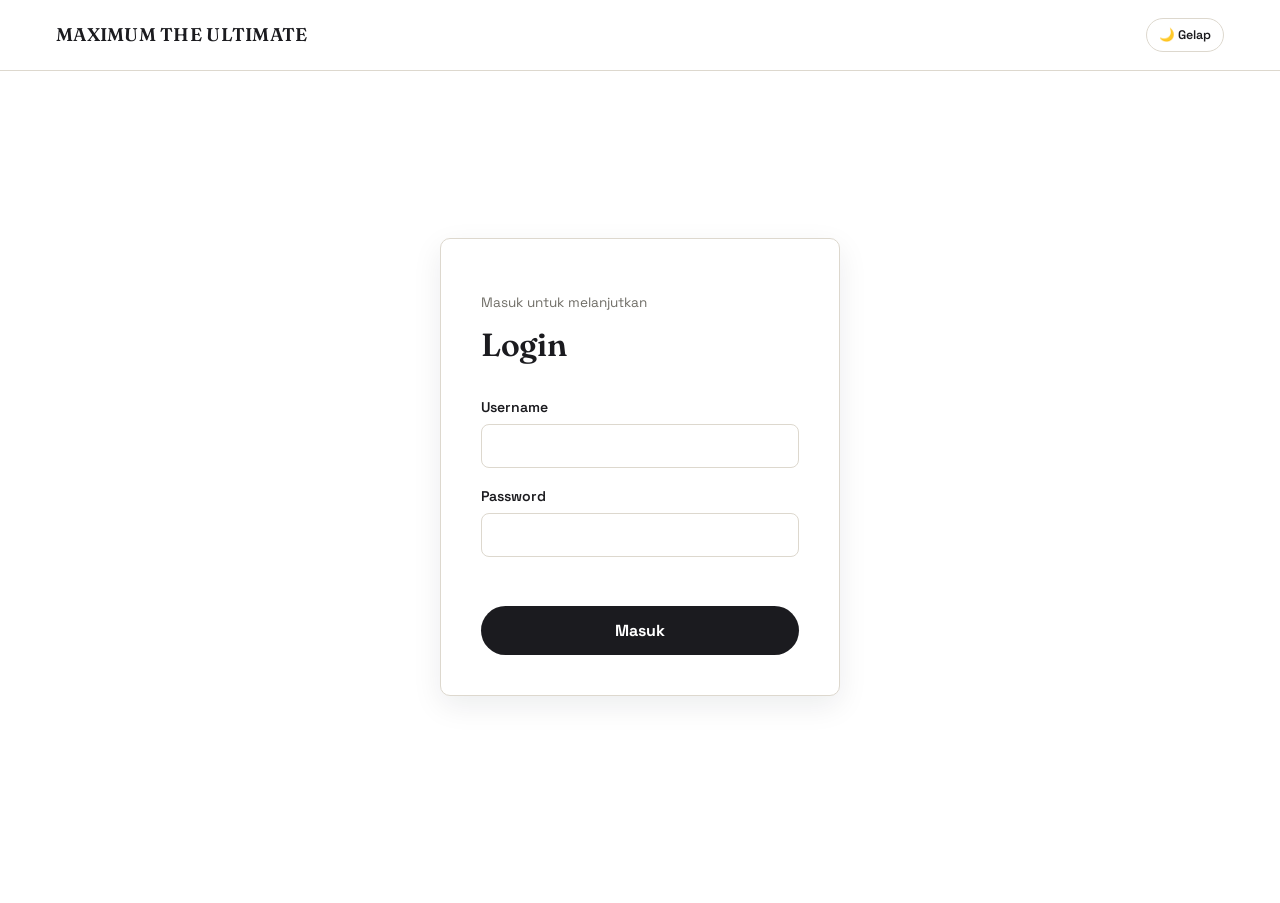
==== index.html @ e9b3b314 "gasss" ====
<!doctype html>
<html lang="id">
<head>
<script src="js/auth-guard.js"></script>
<meta charset="utf-8" />
<meta name="viewport" content="width=device-width, initial-scale=1" />
<title>MAXIMUM THE ULTIMATE — Laporan Event &amp; Analytics</title>
<link rel="stylesheet" href="css/style.css" />
</head>
<body>
  <header class="topnav">
    <div class="brand">MAXIMUM THE ULTIMATE</div>
    <div class="topnav-actions"><nav aria-label="Navigasi utama">
      <a href="input.html">Input Report</a>
      <a href="analytics.html">Analytics</a>
      <a href="vendor.html">Data Vendor</a>
    </nav><button type="button" class="theme-toggle" data-theme-toggle>🌙 Gelap</button></div>
  </header>

  <main class="landing-hero">
    <p class="kicker">Pencatatan laporan event &amp; analisis data untuk Event Organizer — MAXIMUM THE ULTIMATE</p>
    <h1>Setiap event menyimpan cerita. <em>Kami membantu Anda membacanya.</em></h1>
    <div class="landing-actions">
      <a class="btn btn-primary" href="input.html">Isi laporan event →</a>
      <a class="btn btn-secondary" href="analytics.html">Lihat analytics</a>
    </div>

    <div class="landing-glance" id="glance-strip" aria-live="polite">
      <div class="glance-item"><div class="num" id="glance-events">–</div><div class="label">Event tercatat</div></div>
      <div class="glance-item"><div class="num" id="glance-vendors">–</div><div class="label">Vendor aktif</div></div>
      <div class="glance-item"><div class="num" id="glance-items">–</div><div class="label">Jenis barang</div></div>
    </div>
  </main>

  <script src="js/theme.js"></script>
  <script src="js/data.js"></script>
  <script>
    (async function () {
      try {
        const events = await loadAllEvents();
        const vendors = new Set();
        const items = new Set();
        events.forEach((e) => e.items.forEach((i) => {
          if (i.vendor) vendors.add(canonicalKey(i.vendor));
          if (i.itemName) items.add(canonicalKey(i.itemName));
        }));
        document.getElementById("glance-events").textContent = events.length;
        document.getElementById("glance-vendors").textContent = vendors.size;
        document.getElementById("glance-items").textContent = items.size;
      } catch (e) {
        console.error(e);
      }
    })();
  </script>
</body>
</html>
---- css/style.css ----
/* =========================================================================
   style.css — shared tokens, reset, typography, and nav.
   Design language: editorial data journalism, not an admin dashboard.
   ========================================================================= */

@import url("https://fonts.googleapis.com/css2?family=Fraunces:ital,opsz,wght@0,9..144,400;0,9..144,500;0,9..144,600;0,9..144,700;1,9..144,500&family=Space+Grotesk:wght@400;500;600;700&display=swap");

:root {
  color-scheme: light;
  --paper: #ffffff;
  --paper-raised: #ffffff;
  --ink: #1b1b1f;
  --muted: #6f6d66;
  --line: #ddd8ce;

  --c-price: #1f8a70;
  --c-vendor-freq: #6b4fa0;
  --c-vendor-spend: #e8552f;
  --c-item: #c9971f;
  --c-itemvendor: #233d63;
  --c-time: #b23a6b;

  --font-display: "Fraunces", Georgia, serif;
  --font-sans: "Space Grotesk", "Helvetica Neue", Arial, sans-serif;

  --measure: 640px;
  --radius: 10px;
  --shadow: 0 10px 30px rgba(15, 23, 42, 0.08);
}

:root[data-theme="dark"] {
  color-scheme: dark;
  --paper: #0b0b0d;
  --paper-raised: #151518;
  --ink: #f5f5f5;
  --muted: #a3a3ad;
  --line: #2b2b31;
  --shadow: 0 14px 34px rgba(0,0,0,.35);
}


* { box-sizing: border-box; }

html { scroll-behavior: smooth; }
@media (prefers-reduced-motion: reduce) {
  html { scroll-behavior: auto; }
  * { animation-duration: 0.01ms !important; animation-iteration-count: 1 !important; transition-duration: 0.01ms !important; scroll-behavior: auto !important; }
}

body {
  margin: 0;
  background: var(--paper);
  color: var(--ink);
  font-family: var(--font-sans);
  font-size: 16px;
  line-height: 1.5;
  -webkit-font-smoothing: antialiased;
}

h1, h2, h3 { font-family: var(--font-display); margin: 0; font-weight: 600; letter-spacing: -0.01em; }

a { color: inherit; }

button {
  font-family: var(--font-sans);
  cursor: pointer;
}

:focus-visible {
  outline: 3px solid var(--c-vendor-freq);
  outline-offset: 2px;
}

/* ---------------------------------------------------------------------- */
/* Top navigation                                                          */
/* ---------------------------------------------------------------------- */
.topnav {
  position: sticky;
  top: 0;
  z-index: 40;
  display: flex;
  align-items: center;
  justify-content: space-between;
  padding: 18px clamp(20px, 5vw, 56px);
  background: color-mix(in srgb, var(--paper) 92%, transparent);
  backdrop-filter: blur(6px);
  border-bottom: 1px solid var(--line);
}

.topnav .brand {
  font-family: var(--font-display);
  font-weight: 600;
  font-size: 1.15rem;
}

.topnav .brand span { color: var(--ink); }
.topnav .brand { text-transform: uppercase; letter-spacing: .015em; }
.topnav-actions { display:flex; align-items:center; gap:10px; }
.theme-toggle { border:1px solid var(--line); background:var(--paper-raised); color:var(--ink); border-radius:999px; padding:8px 12px; font-size:.78rem; font-weight:600; cursor:pointer; transition:transform .2s ease, border-color .2s ease, background .2s ease; }
.theme-toggle:hover { transform:translateY(-1px); border-color:var(--ink); }

.topnav nav {
  display: flex;
  gap: 28px;
}

.topnav nav a {
  text-decoration: none;
  font-size: 0.95rem;
  font-weight: 500;
  color: var(--muted);
  padding-bottom: 4px;
  border-bottom: 2px solid transparent;
  transition: color 0.2s ease, border-color 0.2s ease;
}

.topnav nav a:hover,
.topnav nav a.active {
  color: var(--ink);
  border-bottom-color: var(--c-vendor-spend);
}

/* ---------------------------------------------------------------------- */
/* Landing page (index.html)                                               */
/* ---------------------------------------------------------------------- */
.landing-hero {
  min-height: calc(100vh - 68px);
  display: flex;
  flex-direction: column;
  justify-content: center;
  padding: 40px clamp(20px, 6vw, 80px) 80px;
}

.landing-hero .kicker {
  font-size: 0.95rem;
  color: var(--muted);
  margin-bottom: 18px;
  max-width: 480px;
}

.landing-hero h1 {
  font-size: clamp(2.6rem, 7vw, 5.2rem);
  line-height: 1.02;
  max-width: 16ch;
}

.landing-hero h1 em {
  font-style: italic;
  color: var(--c-vendor-spend);
}

.landing-actions {
  display: flex;
  gap: 16px;
  margin-top: 44px;
  flex-wrap: wrap;
}

.btn {
  display: inline-flex;
  align-items: center;
  gap: 10px;
  padding: 14px 26px;
  border-radius: 999px;
  font-weight: 600;
  font-size: 1rem;
  text-decoration: none;
  border: 1.5px solid var(--ink);
  transition: transform 0.15s ease, background 0.15s ease, color 0.15s ease;
}

.btn-primary { background: var(--ink); color: var(--paper); }
.btn-primary:hover { transform: translateY(-2px); background: var(--c-vendor-spend); border-color: var(--c-vendor-spend); }

.btn-secondary { background: transparent; color: var(--ink); }
.btn-secondary:hover { transform: translateY(-2px); background: var(--paper-raised); }

.landing-glance {
  display: grid;
  grid-template-columns: repeat(auto-fit, minmax(150px, 1fr));
  gap: 28px;
  margin-top: 64px;
  max-width: 760px;
}

.glance-item .num {
  font-family: var(--font-display);
  font-size: clamp(2rem, 4vw, 2.8rem);
  color: var(--c-itemvendor);
}

.glance-item .label {
  font-size: 0.85rem;
  color: var(--muted);
  margin-top: 4px;
}


/* Responsive safety */
img, svg, canvas, iframe { max-width: 100%; }
.chart-wrap, .item-block, .field, .story-section, .section-text { min-width: 0; }
* { overflow-wrap: anywhere; }
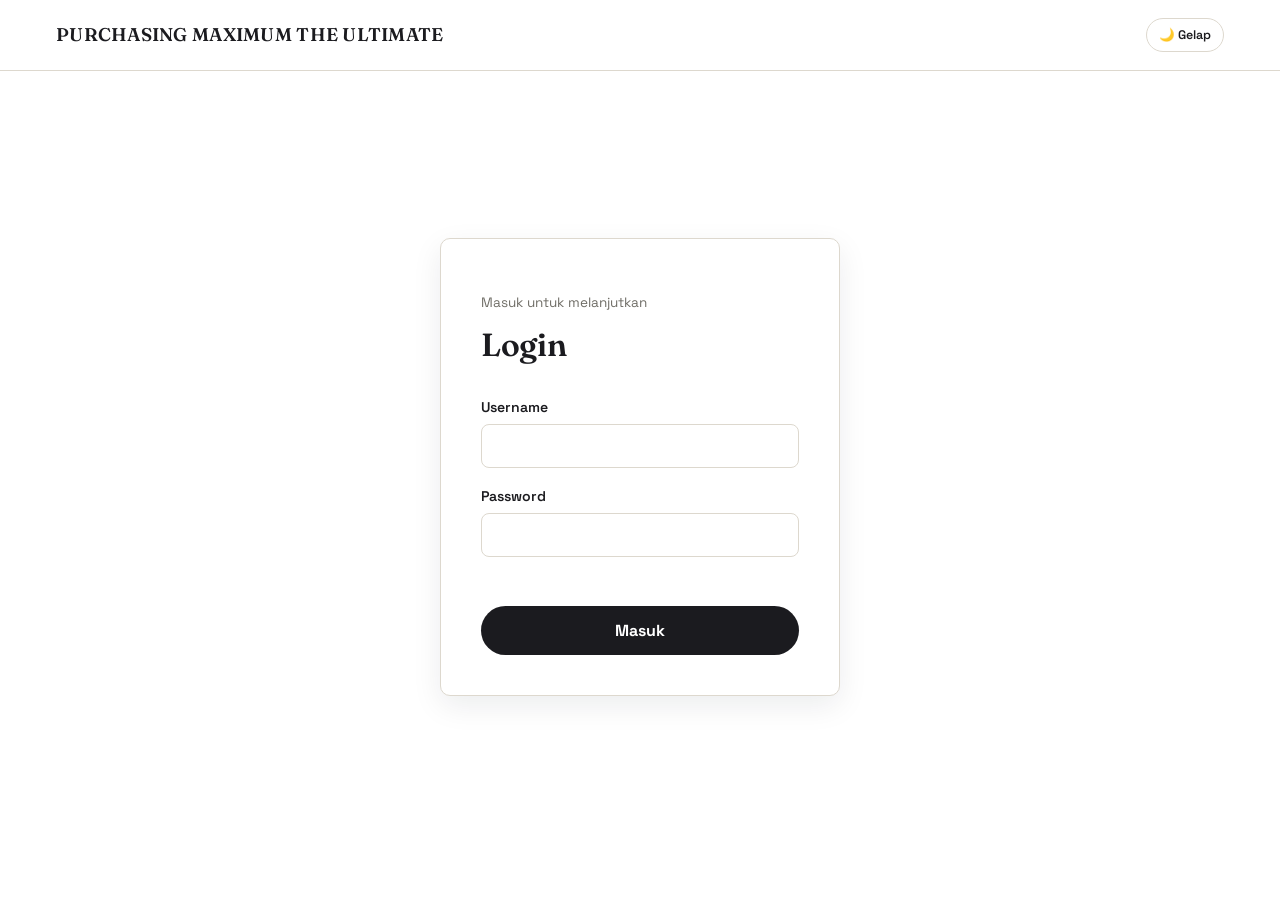
==== commit 77943bed: "gassss" ====
--- a/index.html
+++ b/index.html
@@ -4,16 +4,22 @@
 <script src="js/auth-guard.js"></script>
 <meta charset="utf-8" />
 <meta name="viewport" content="width=device-width, initial-scale=1" />
+<link rel="preconnect" href="https://script.google.com" crossorigin />
+<link rel="preconnect" href="https://script.googleusercontent.com" crossorigin />
+<link rel="dns-prefetch" href="https://script.google.com" />
+<link rel="dns-prefetch" href="https://script.googleusercontent.com" />
 <title>MAXIMUM THE ULTIMATE — Laporan Event &amp; Analytics</title>
 <link rel="stylesheet" href="css/style.css" />
+<link rel="stylesheet" href="css/loader.css" />
 </head>
 <body>
   <header class="topnav">
-    <div class="brand">MAXIMUM THE ULTIMATE</div>
+    <div class="brand">PURCHASING MAXIMUM THE ULTIMATE</div>
     <div class="topnav-actions"><nav aria-label="Navigasi utama">
       <a href="input.html">Input Report</a>
+      <a href="events.html">Daftar Event</a>
       <a href="analytics.html">Analytics</a>
-      <a href="vendor.html">Data Vendor</a>
+      <a href="vendor.html">Database</a>
     </nav><button type="button" class="theme-toggle" data-theme-toggle>🌙 Gelap</button></div>
   </header>
 
@@ -32,23 +38,21 @@
     </div>
   </main>
 
+  <script src="js/loader.js"></script>
   <script src="js/theme.js"></script>
   <script src="js/data.js"></script>
   <script>
     (async function () {
+      MaximumLoader.show("Harap Tunggu");
       try {
-        const events = await loadAllEvents();
-        const vendors = new Set();
-        const items = new Set();
-        events.forEach((e) => e.items.forEach((i) => {
-          if (i.vendor) vendors.add(canonicalKey(i.vendor));
-          if (i.itemName) items.add(canonicalKey(i.itemName));
-        }));
-        document.getElementById("glance-events").textContent = events.length;
-        document.getElementById("glance-vendors").textContent = vendors.size;
-        document.getElementById("glance-items").textContent = items.size;
+        const stats = await loadStats();
+        document.getElementById("glance-events").textContent = stats.eventCount;
+        document.getElementById("glance-vendors").textContent = stats.vendorCount;
+        document.getElementById("glance-items").textContent = stats.itemCount;
       } catch (e) {
         console.error(e);
+      } finally {
+        MaximumLoader.hide();
       }
     })();
   </script>
--- a/css/style.css
+++ b/css/style.css
@@ -19,6 +19,8 @@
   --c-item: #c9971f;
   --c-itemvendor: #233d63;
   --c-time: #b23a6b;
+  --c-payment: #0e7c86;
+  --c-attention: #c1352e;
 
   --font-display: "Fraunces", Georgia, serif;
   --font-sans: "Space Grotesk", "Helvetica Neue", Arial, sans-serif;
--- a/css/loader.css
+++ b/css/loader.css
@@ -0,0 +1,95 @@
+/* =========================================================================
+   loader.css — loader "grid fill" MAXIMUM THE ULTIMATE.
+   Satu tampilan loading untuk semua halaman: login, index, input,
+   analytics, dan vendor. Warna mengikuti tema (var --ink / --paper di
+   style.css) sehingga otomatis benar di mode gelap maupun terang.
+   ========================================================================= */
+
+.mx-loader {
+  --mx-duration: 1.8s;
+  display: flex;
+  flex-direction: column;
+  align-items: center;
+  gap: 15px;
+}
+
+.mx-loader .mx-logo {
+  width: 160px;
+  height: 160px;
+}
+
+.mx-loader .mx-circle { fill: var(--ink); }
+
+.mx-loader .mx-sq {
+  fill: var(--paper);
+  opacity: 0;
+  transform-box: fill-box;
+  transform-origin: center;
+  transform: scale(0.4);
+  animation: mx-pop var(--mx-duration) ease forwards infinite;
+}
+
+.mx-loader .mx-sq:nth-of-type(1) { animation-delay: 0s; }
+.mx-loader .mx-sq:nth-of-type(2) { animation-delay: 0.13s; }
+.mx-loader .mx-sq:nth-of-type(3) { animation-delay: 0.26s; }
+.mx-loader .mx-sq:nth-of-type(4) { animation-delay: 0.39s; }
+.mx-loader .mx-sq:nth-of-type(5) { animation-delay: 0.52s; }
+.mx-loader .mx-sq:nth-of-type(6) { animation-delay: 0.65s; }
+.mx-loader .mx-sq:nth-of-type(7) { animation-delay: 0.78s; }
+.mx-loader .mx-sq:nth-of-type(8) { animation-delay: 0.91s; }
+.mx-loader .mx-sq:nth-of-type(9) { animation-delay: 1.04s; }
+
+@keyframes mx-pop {
+  0%   { opacity: 0; transform: scale(0.4); }
+  12%  { opacity: 1; transform: scale(1.08); }
+  20%  { opacity: 1; transform: scale(1); }
+  75%  { opacity: 1; transform: scale(1); }
+  88%  { opacity: 0; transform: scale(0.4); }
+  100% { opacity: 0; transform: scale(0.4); }
+}
+
+.mx-loader .mx-label {
+  font-family: var(--font-sans, sans-serif);
+  font-size: 24px;
+  font-weight: 800;
+  letter-spacing: 0.04em;
+  color: var(--ink);
+  text-align: center;
+  text-transform: uppercase;
+}
+
+/* Loader kecil untuk dipakai di dalam tombol / area sempit ----------------- */
+.mx-loader.mx-sm .mx-logo { width: 72px; height: 72px; }
+.mx-loader.mx-sm .mx-label { font-size: 14px; }
+
+/* Overlay layar penuh ------------------------------------------------------ */
+.mx-overlay {
+  position: fixed;
+  inset: 0;
+  z-index: 9999;
+  display: flex;
+  align-items: center;
+  justify-content: center;
+  background: var(--paper);
+  opacity: 1;
+  transition: opacity 0.25s ease;
+}
+.mx-overlay.mx-hiding { opacity: 0; pointer-events: none; }
+
+/* Loader inline (mengisi area konten, bukan menutup layar) ------------------ */
+.mx-inline {
+  display: flex;
+  flex-direction: column;
+  align-items: center;
+  justify-content: center;
+  width: 100%;
+  min-height: 55vh;
+  gap: 15px;
+}
+
+/* pastikan atribut hidden tetap menang atas display:flex di atas */
+.mx-inline[hidden], .mx-loader[hidden] { display: none !important; }
+
+@media (prefers-reduced-motion: reduce) {
+  .mx-loader .mx-sq { animation: none; opacity: 1; transform: scale(1); }
+}
